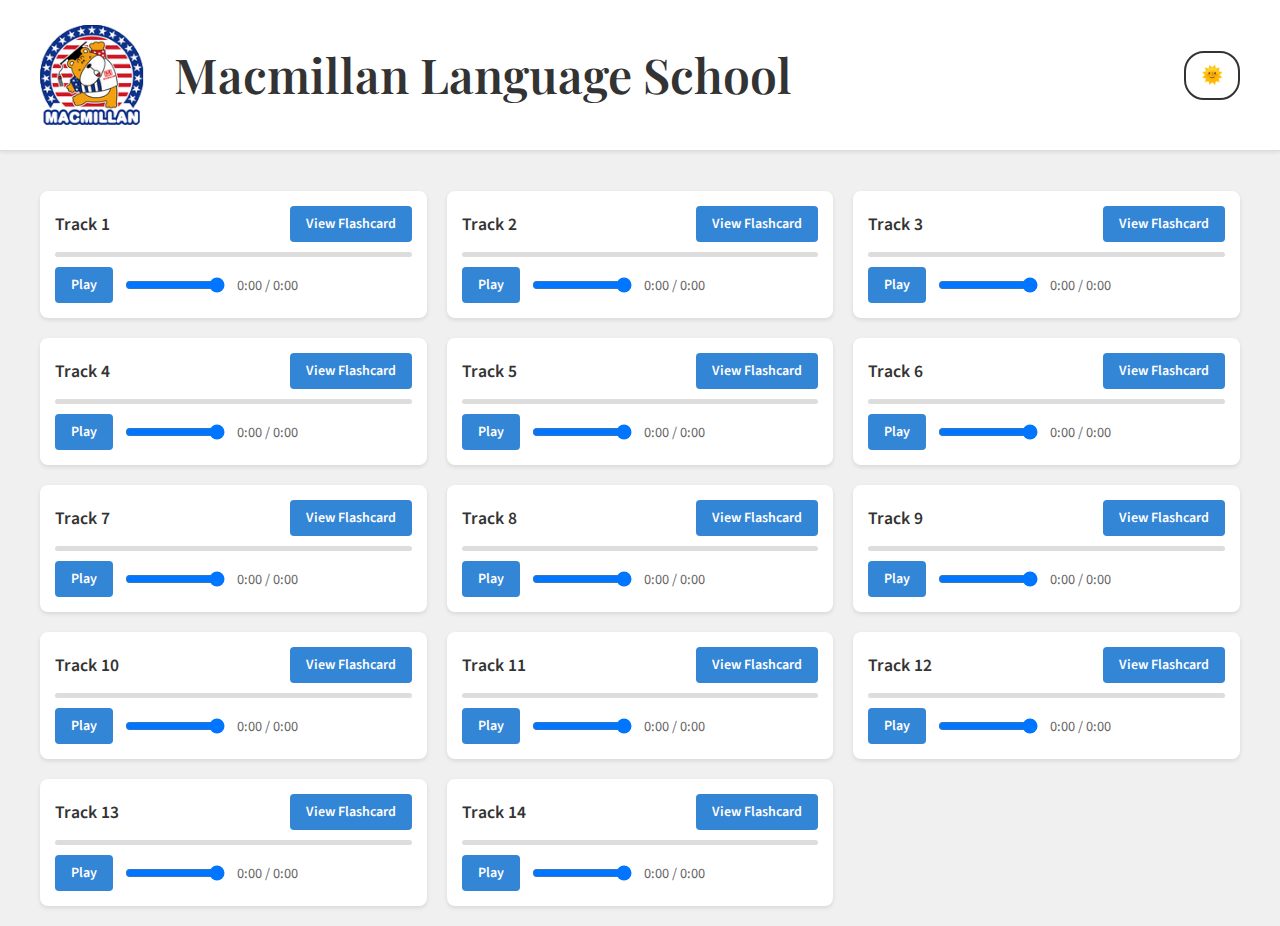
==== english-is-fun-3a/index.html @ fdde04ad "first" ====
<!DOCTYPE html>
<html lang="en" data-theme="light">
<head>
    <meta charset="UTF-8">
    <meta name="viewport" content="width=device-width, initial-scale=1.0">
    <title>Macmillan Language School - Audio Player</title>
    <link href="https://fonts.googleapis.com/css2?family=Playfair+Display:wght@600&family=Source+Sans+Pro:wght@400;600&display=swap" rel="stylesheet">
    <link rel="stylesheet" href="styles.css">
</head>
<body>
    <div class="banner">
        <img src="/img/logo.png" alt="Macmillan Language School Logo" class="logo">
        <h1>Macmillan Language School</h1>
        
        <button class="theme-toggle" id="themeToggle">
            <span class="light-icon">🌞</span>
            <span class="dark-icon">🌙</span>
        </button>
    </div>
    <div class="divider"></div>
    
    <main id="mainContent" class="content">
    </main>

    <script src="player.js"></script>
    <script src="flashcards.js"></script>
</body>
</html>
---- english-is-fun-3a/styles.css ----
:root[data-theme="light"] {
    --bg-color: #f0f0f0;
    --text-color: #333;
    --banner-bg: white;
    --card-bg: white;
    --divider-color: #ddd;
    --button-bg: #3385D6;
    --button-hover: #5C9DDE;
    --button-disabled: #cccccc;
    --progress-bg: #ddd;
    --progress-fill: #5C9DDE;
    --time-color: #666;
    --shadow-color: rgba(0,0,0,0.1);
}

:root[data-theme="dark"] {
    --bg-color: #1a1a1a;
    --text-color: #fff;
    --banner-bg: #2d2d2d;
    --card-bg: #2d2d2d;
    --divider-color: #404040;
    --button-bg: #3385D6;
    --button-hover: #5C9DDE;
    --button-disabled: #404040;
    --progress-bg: #404040;
    --progress-fill: #5C9DDE;
    --time-color: #b3b3b3;
    --shadow-color: rgba(0,0,0,0.3);
}

body {
    font-family: 'Source Sans Pro', Arial, sans-serif;
    margin: 0;
    padding: 0;
    background: var(--bg-color);
    color: var(--text-color);
    transition: background-color 0.3s ease;
}

.banner {
    background: var(--banner-bg);
    padding: 25px 40px;
    display: flex;
    align-items: center;
    gap: 30px;
    box-shadow: 0 2px 4px var(--shadow-color);
}

.logo {
    height: 100px;
    width: auto;
    object-fit: contain;
}

.banner h1 {
    margin: 0;
    color: var(--text-color);
    font-size: 48px;
    font-family: 'Playfair Display', serif;
    font-weight: 600;
    line-height: 1.2;
    flex-grow: 1;
}

.theme-toggle {
    background: transparent;
    border: 2px solid var(--text-color);
    color: var(--text-color);
    padding: 10px 15px;
    border-radius: 20px;
    cursor: pointer;
    font-size: 18px;
    display: flex;
    align-items: center;
    gap: 8px;
    transition: all 0.3s ease;
}

.theme-toggle:hover {
    background: var(--text-color);
    color: var(--bg-color);
}

[data-theme="light"] .dark-icon,
[data-theme="dark"] .light-icon {
    display: none;
}

.divider {
    height: 1px;
    background: var(--divider-color);
    margin: 0;
}

.content {
    max-width: 1200px;
    margin: 0 auto;
    padding: 20px;
}

.player-grid {
    display: grid;
    grid-template-columns: repeat(auto-fill, minmax(300px, 1fr));
    gap: 20px;
    margin-top: 20px;
}

.track-container {
    background: var(--card-bg);
    padding: 15px;
    border-radius: 8px;
    box-shadow: 0 2px 4px var(--shadow-color);
}

.track-header {
    display: flex;
    justify-content: space-between;
    align-items: center;
    margin-bottom: 10px;
}

.track-title {
    margin: 0;
    font-size: 1.1em;
    color: var(--text-color);
    font-weight: 600;
    font-family: 'Source Sans Pro', sans-serif;
}
.controls {
    display: flex;
    align-items: center;
    justify-content: space-between;
    gap: 10px;
}

.primary-controls {
    display: flex;
    align-items: center;
    gap: 10px;
}

button {
    background: var(--button-bg);
    color: white;
    border: none;
    padding: 8px 16px;
    border-radius: 4px;
    cursor: pointer;
    font-size: 14px;
    font-family: 'Source Sans Pro', sans-serif;
    font-weight: 600;
}

button:hover {
    background: var(--button-hover);
}

button:disabled {
    background: var(--button-disabled);
    cursor: not-allowed;
}

.time-display {
    font-size: 0.9em;
    color: var(--time-color);
    font-family: 'Source Sans Pro', sans-serif;
}

.progress-container {
    width: 100%;
    height: 5px;
    background: var(--progress-bg);
    border-radius: 3px;
    margin: 10px 0;
    cursor: pointer;
}

.progress-bar {
    height: 100%;
    background: var(--progress-fill);
    border-radius: 3px;
    width: 0%;
    transition: width 0.1s linear;
}

.volume-control {
    width: 100px;
}

@media (max-width: 768px) {
    .banner h1 {
        font-size: 36px;
    }
    .banner {
        padding: 20px;
        gap: 20px;
    }
    .logo {
        height: 80px;
    }
}

@media (max-width: 480px) {
    .banner h1 {
        font-size: 28px;
    }
    .logo {
        height: 60px;
    }
    .theme-toggle {
        padding: 8px 12px;
        font-size: 16px;
    }
}
.flashcard-view {
    display: flex;
    flex-direction: column;
    gap: 20px;
    max-width: 1200px;
    margin: 0 auto;
}

.single-player-container {
    width: 100%;
}

.single-player-container .track-container {
    background: var(--card-bg);
    border-radius: 8px;
    box-shadow: 0 2px 4px var(--shadow-color);
    margin-bottom: 20px;
}

.flashcard-container {
    width: 100%;
    height: calc(100vh - 300px); /* Adjusted to account for the audio player */
    margin: 0 auto;
    padding: 0;
    box-sizing: border-box;
    display: flex;
    flex-direction: column;
}

.flashcard {
    flex: 1;
    background: var(--card-bg);
    border-radius: 8px;
    box-shadow: 0 2px 4px var(--shadow-color);
    padding: 1rem;
    margin: 0;
    display: flex;
    justify-content: center;
    align-items: center;
    position: relative;
}

.flashcard-link {
    background: var(--button-bg);
    color: white;
    border: none;
    padding: 8px 16px;
    border-radius: 4px;
    cursor: pointer;
    font-size: 14px;
    font-family: 'Source Sans Pro', sans-serif;
    font-weight: 600;
    white-space: nowrap;
    margin-left: auto;
}

.flashcard-link:hover {
    background: var(--button-hover);
}

.flashcard img {
    max-width: 100%;
    max-height: 100%;
    object-fit: contain;
    border-radius: 4px;
}

.flashcard-controls {
    display: flex;
    gap: 1rem;
    justify-content: center;
    padding: 1rem 0;
}


.flashcard-button {
    background: var(--button-bg);
    color: white;
    border: none;
    padding: 0.75rem 1.5rem;
    border-radius: 4px;
    cursor: pointer;
    font-family: 'Source Sans Pro', sans-serif;
    font-size: 1rem;
    min-width: 120px;
    transition: all 0.3s ease;
}

.flashcard-button:hover {
    background: var(--button-hover);
    transform: translateY(-1px);
}

/* Add smooth transition for image changes */
.flashcard img {
    transition: opacity 0.3s ease;
}

.flashcard img.changing {
    opacity: 0;
}

/* Responsive adjustments */
@media (max-width: 768px) {
    .flashcard-view {
        padding: 10px;
    }
    
    .single-player-container {
        margin-bottom: 10px;
    }
    
    .flashcard-container {
        height: calc(100vh - 250px);
    }
}

@media (max-width: 480px) {
    .track-header {
        flex-direction: column;
        align-items: stretch;
        gap: 10px;
    }

    .return-main-button, .flashcard-link {
        width: 100%;
    }
    
    .controls {
        flex-direction: column;
        align-items: stretch;
    }
    
    .primary-controls {
        width: 100%;
    }
}

/* Add keyboard navigation indicators */
.flashcard-button::after {
    font-size: 0.8em;
    opacity: 0.7;
    margin-left: 0.5rem;
}

#prevCard::after {
    content: '(←)';
}

#nextCard::after {
    content: '(→)';
}

.return-main {
    min-width: 150px;
}

.return-main-button, .flashcard-link {
    background: var(--button-bg);
    color: white;
    border: none;
    padding: 8px 16px;
    border-radius: 4px;
    cursor: pointer;
    font-size: 14px;
    font-family: 'Source Sans Pro', sans-serif;
    font-weight: 600;
    white-space: nowrap;
}

.return-main-button:hover, .flashcard-link:hover {
    background: var(--button-hover);
}

.single-player {
    margin-bottom: 20px;
}
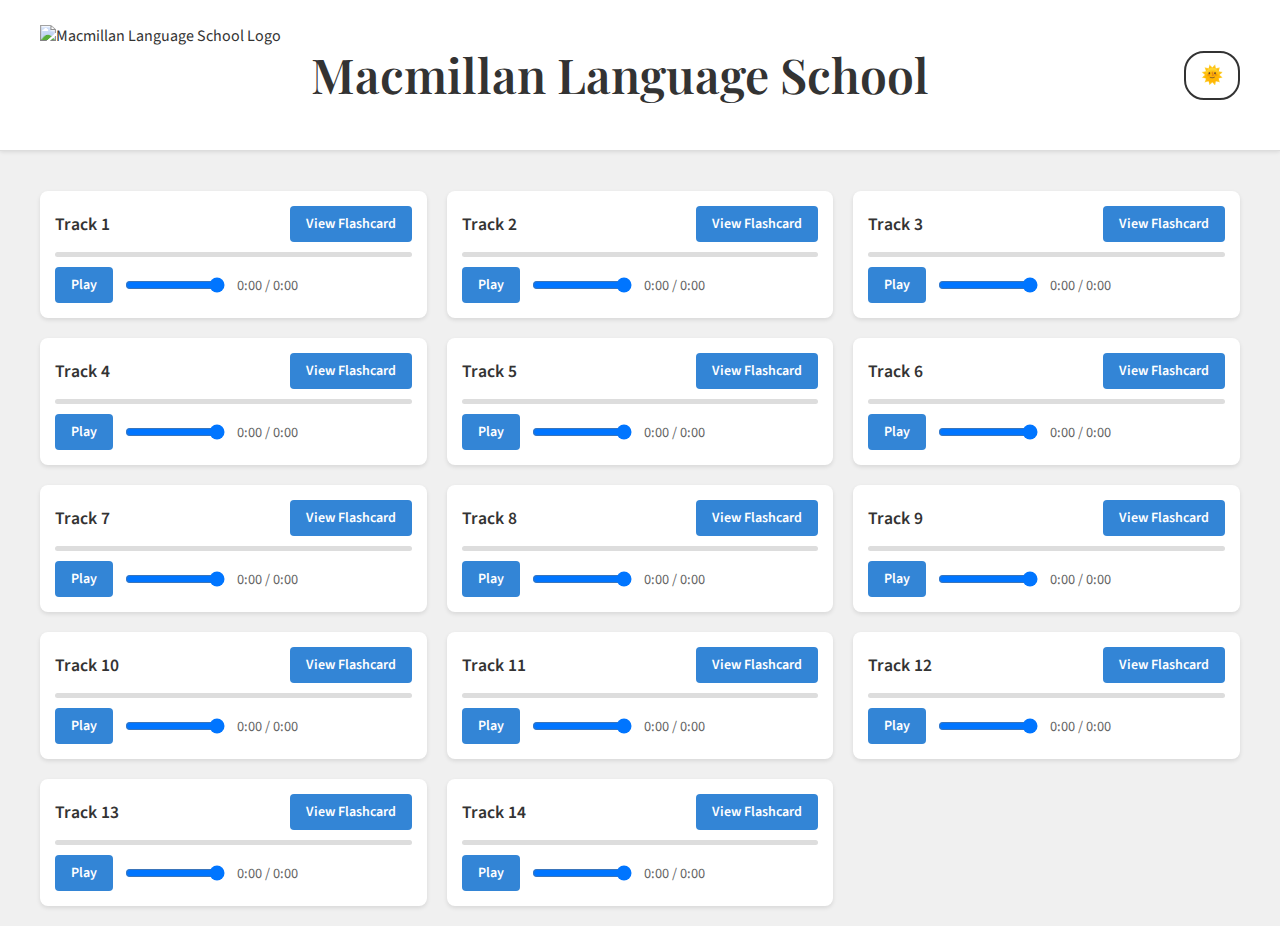
==== commit 4c5189c1: "actually fixed imgs" ====
--- a/english-is-fun-3a/index.html
+++ b/english-is-fun-3a/index.html
@@ -9,7 +9,7 @@
 </head>
 <body>
     <div class="banner">
-        <img src="/img/logo.png" alt="Macmillan Language School Logo" class="logo">
+        <img src="img/logo.png" alt="Macmillan Language School Logo" class="logo">
         <h1>Macmillan Language School</h1>
         
         <button class="theme-toggle" id="themeToggle">
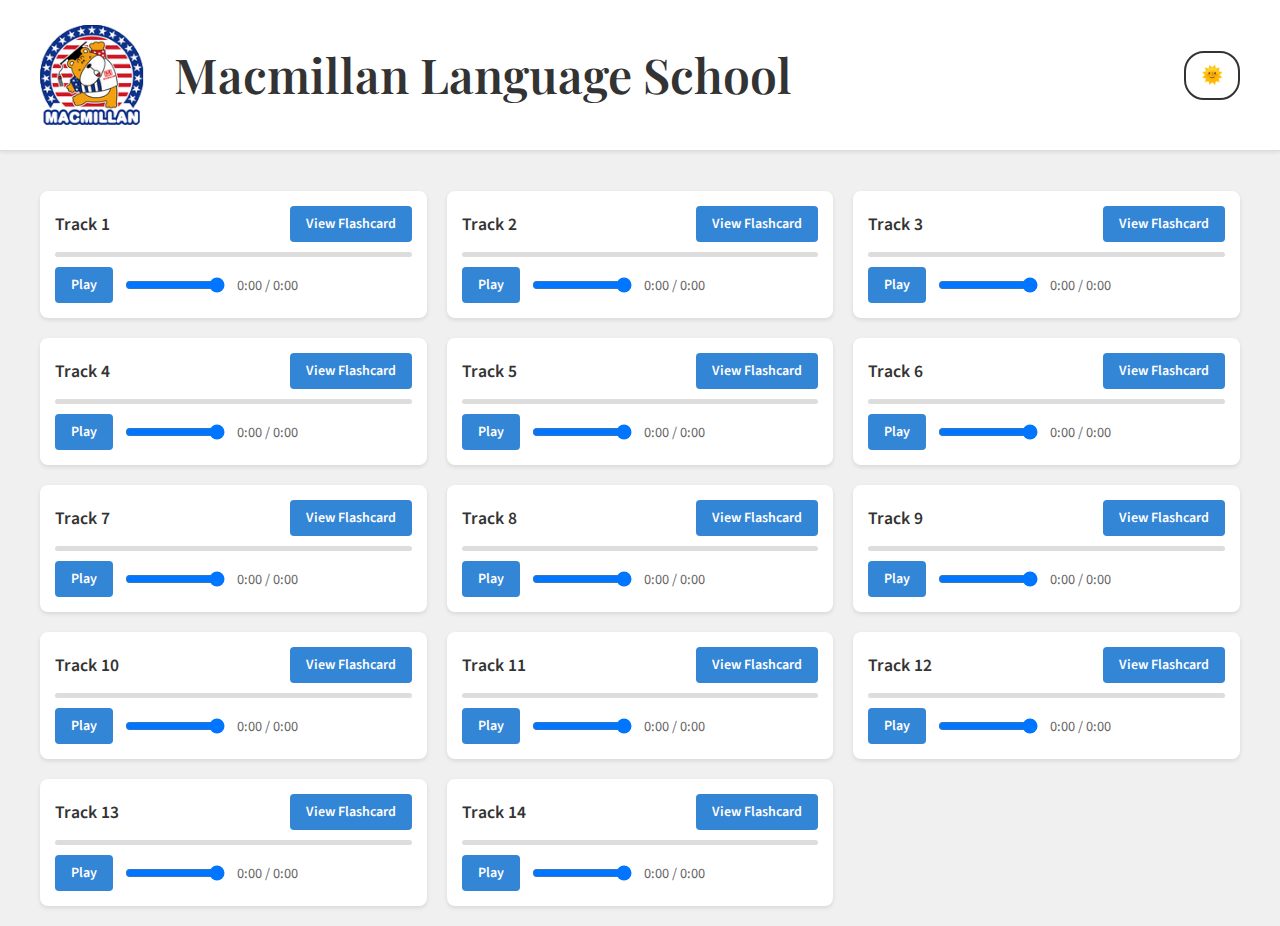
==== commit 9b1c6bc1: "finally fixed" ====
--- a/english-is-fun-3a/index.html
+++ b/english-is-fun-3a/index.html
@@ -9,7 +9,7 @@
 </head>
 <body>
     <div class="banner">
-        <img src="img/logo.png" alt="Macmillan Language School Logo" class="logo">
+        <img src="../img/logo.png" alt="Macmillan Language School Logo" class="logo">
         <h1>Macmillan Language School</h1>
         
         <button class="theme-toggle" id="themeToggle">
